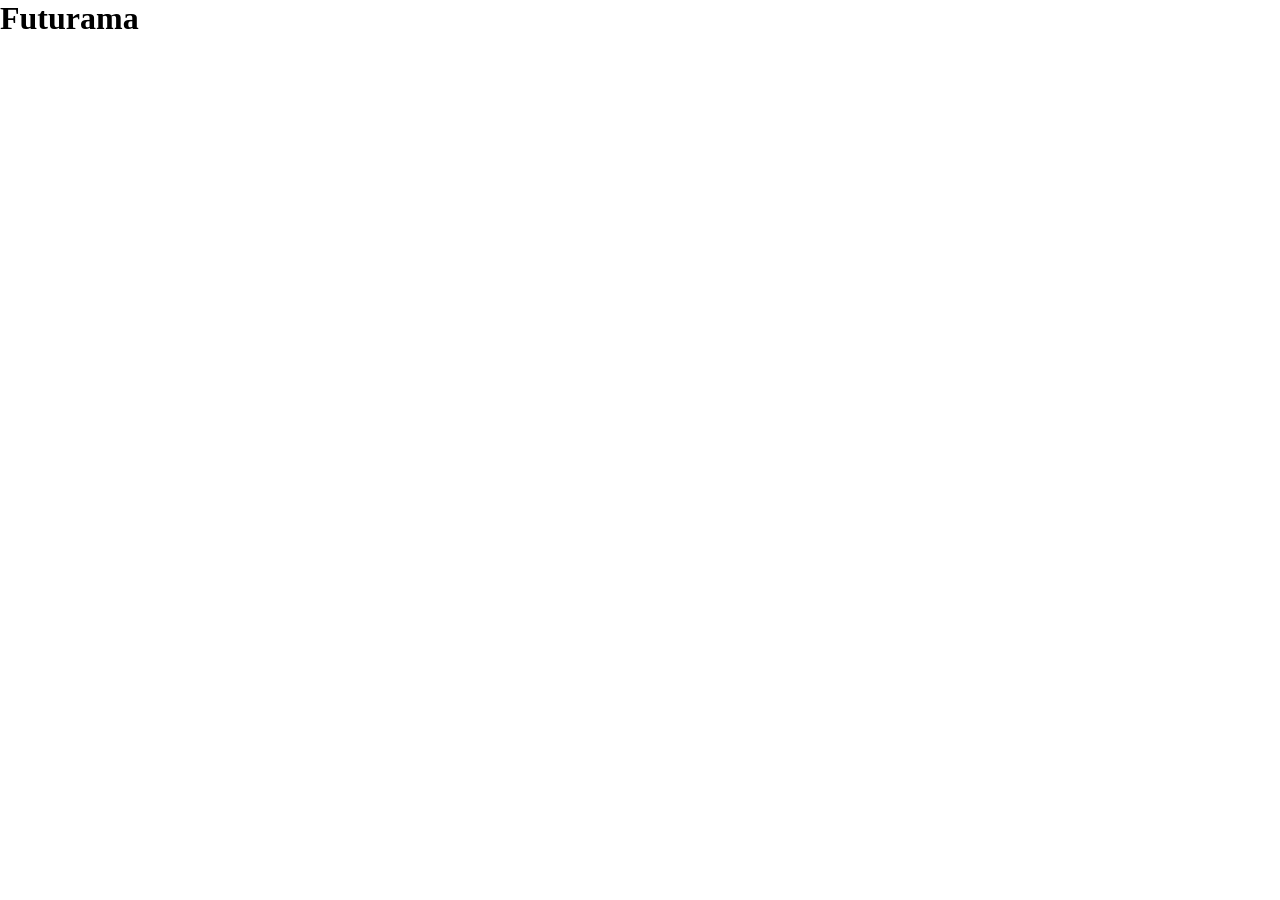
==== index.html @ 143cddd9 "Estructura inicial y api-getCharacters" ====
<!DOCTYPE html>
<html lang="es">
<head>
    <meta charset="UTF-8">
    <meta name="viewport" content="width=device-width, initial-scale=1.0">
    <title>Futurama</title>
    <link rel="stylesheet" href="./css/variables.css">
    <link rel="stylesheet" href="./css/style.css">
</head>
<body>

    <h1>Futurama</h1>

  <main id="contenedor-personajes"></main>
    

  <script type="module" src="js/pages/index.js"></script>
</body>
</html>
---- css/style.css ----
/* -------------------------------------------
|             General styles                |
----------------------------------------------*/

html{
    box-sizing: border-box;
}

*, 
*::after,
*::before{
    box-sizing: inherit;
    margin: 0;
    padding: 0;
    text-decoration: none;
}




/* ////////////////// MOBILE DESIGN //////////////////// */


/* -------------------------------------------
|                Header Styles               |
----------------------------------------------*/




/* -------------------------------------------
|                 Nav Styles                 |
----------------------------------------------*/




/* -------------------------------------------
|                Main Styles                  |
----------------------------------------------*/






/*  /////////////////////////////////////////////////////////// 
   //////////////   DESIGNS OF OTHER DEVICES   ///////////////
/* ////////////////////////////////////////////////////////// */


@media (min-width:1024px){

}
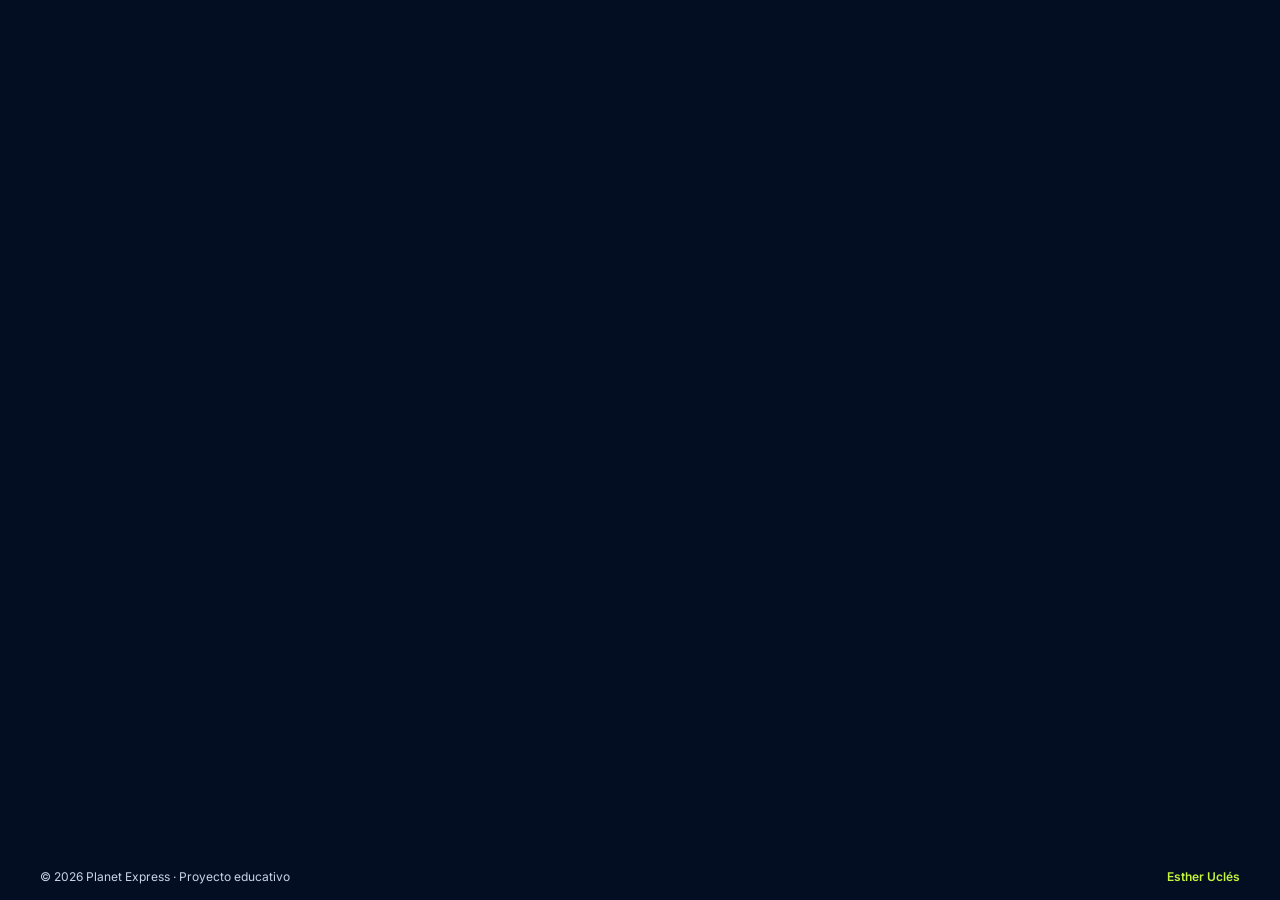
==== commit b1e03d55: "Feat: Base terminada de css del body y del footer" ====
--- a/index.html
+++ b/index.html
@@ -4,14 +4,34 @@
     <meta charset="UTF-8">
     <meta name="viewport" content="width=device-width, initial-scale=1.0">
     <title>Futurama</title>
+    <link rel="preconnect" href="https://fonts.googleapis.com">
+    <link rel="preconnect" href="https://fonts.gstatic.com" crossorigin>
+    <link href="https://fonts.googleapis.com/css2?family=Barlow+Condensed:wght@400;500;600;700;800;900&family=Inter:wght@400;500;600;700&display=swap" rel="stylesheet">
     <link rel="stylesheet" href="./css/variables.css">
     <link rel="stylesheet" href="./css/style.css">
 </head>
 <body>
 
-    <h1>Futurama</h1>
+    <header class="header">
+        <!-- Logo y navegación -->
+    </header>
 
-  <main id="contenedor-personajes"></main>
+    <main>
+
+        <section class="hero">
+            <!-- Portada con imagen, título y botones -->
+        </section>
+
+        <section class="features">
+            <!-- Descubre, Colecciona y Sorpréndete -->
+        </section>
+
+    </main>
+
+    <footer class="footer">
+        <p class="footer__copyright">© 2026 Planet Express · Proyecto educativo</p>
+        <p class="footer__author">Esther Uclés</p>
+    </footer>
     
 
   <script type="module" src="js/pages/index.js"></script>
--- a/css/variables.css
+++ b/css/variables.css
@@ -0,0 +1,38 @@
+
+:root{
+
+/* =============== MAIN COLORS ===============*/
+
+   --color-primary:     #071B3D; /* Azul galaxia */
+   --color-secondary:   #C3F53C; /* Verde Lima */
+   --color-details:     #7855D9; /* Morado */
+
+
+/* =============== BACKGROUND ===============*/
+   
+   --color-background:   #040E23; /* Azul/Negro oscuro - Fondo general */
+   --color-surface:         #10284F; /* Azul -  Fondo de tarjetas, filtros y contenedores */
+
+/* =============== TEXTS ===============*/                             
+
+   --color-text:           #FFFFFF;  /* Blanco - Texto principal */
+   --color-text-secondary: #C8D4E8;  /* Azul muy claro - Texto secundario */
+   --color-text-dark:      #071B3D;  /* Azul/Negro - Texto sobre verde lima */
+
+
+/*=============== BORDERS ===============*/    
+
+   --color-border:      #7855D9;  /* Morado - Bordes destacados */
+   --color-border-soft: #293E65;  /* Azulado - Bordes discretos */
+
+
+/*=============== FOOTER ===============*/
+
+
+
+/*=============== FONTS ===============*/
+
+   --font-primary:      "Barlow Condensed", Impact, sans-serif;
+   --font-secondary:       "Inter", Arial, sans-serif;
+
+}
--- a/css/style.css
+++ b/css/style.css
@@ -12,13 +12,39 @@
     box-sizing: inherit;
     margin: 0;
     padding: 0;
+}
+
+a{
     text-decoration: none;
 }
 
 
 
+/* ////////////////// MOBILE DESIGN //////////////////// */
 
-/* ////////////////// MOBILE DESIGN //////////////////// */
+/* Nombramos cada área del Grid principal */
+.header{ grid-area: header;}
+.main{ grid-area: main;}
+.footer{ grid-area: footer;}
+
+body{
+    min-height: 100vh;
+
+    background-color: var(--color-background);
+    color: var(--color-text);
+    font-family: var(--font-secondary);
+
+    /* Distribución principal de la página */
+    display: grid;
+    grid-template-columns: 1fr;
+    grid-template-rows: auto 1fr auto;
+    grid-template-areas:
+        "header"
+        "main"
+        "footer";
+
+}
+
 
 
 /* -------------------------------------------
@@ -42,6 +68,35 @@
 
 
 
+/* -------------------------------------------
+|                   Footer                    |
+----------------------------------------------*/
+.footer{
+    padding: 16px 24px;
+    background-color: var(--color-background);
+
+    display: flex;
+    flex-direction: column;
+    align-items: center;
+    gap: 8px;
+}
+
+.footer__copyright, 
+.footer__author{
+    font-size: 0.75rem;
+}
+
+.footer__copyright{
+    color: var(--color-text-secondary);
+}
+
+.footer__author{
+    color: var(--color-secondary);
+    font-weight: 600;
+}
+
+
+
 
 
 /*  /////////////////////////////////////////////////////////// 
@@ -49,8 +104,12 @@
 /* ////////////////////////////////////////////////////////// */
 
 
-@media (min-width:1024px){
-
+@media (min-width:768px){
+    .footer{
+        flex-direction: row;
+        justify-content: space-between;
+        padding: 16px 40px;
+    }
 }
 
 
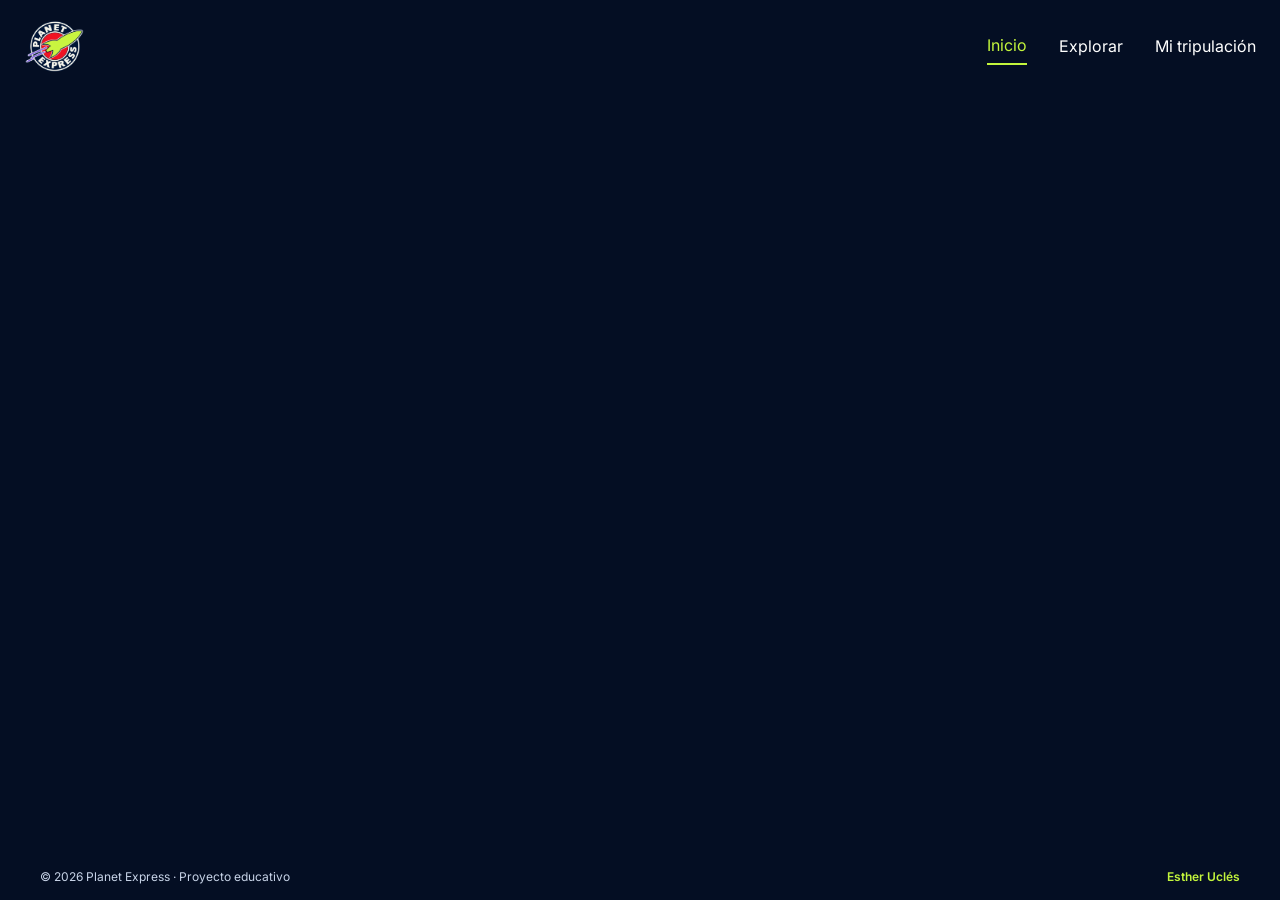
==== commit 454c48d3: "Feat: nav html y css" ====
--- a/index.html
+++ b/index.html
@@ -4,6 +4,7 @@
     <meta charset="UTF-8">
     <meta name="viewport" content="width=device-width, initial-scale=1.0">
     <title>Futurama</title>
+    <link rel="icon" href="assets/img/logo.png" type="image/png">
     <link rel="preconnect" href="https://fonts.googleapis.com">
     <link rel="preconnect" href="https://fonts.gstatic.com" crossorigin>
     <link href="https://fonts.googleapis.com/css2?family=Barlow+Condensed:wght@400;500;600;700;800;900&family=Inter:wght@400;500;600;700&display=swap" rel="stylesheet">
@@ -13,10 +14,38 @@
 <body>
 
     <header class="header">
-        <!-- Logo y navegación -->
+        <nav class="nav" aria-label="navegación principal">
+
+            <a class="nav__brand" href="./index.html">
+                <img class="nav__logo" src="./assets/img/logo.png" width="60" height="60" alt="Logo Planet Espress - Inicio" >
+            </a>
+
+            <button 
+                class="nav__menu-burger" 
+                type="button" 
+                aria-label="Abrir menú" 
+                aria-expanded="false" 
+                aria-controls="main-navigation">
+                ☰
+            </button>
+
+            <ul class="nav__menu" id="main-navigation">
+                <li class="nav__item">
+                    <a class="nav__link nav__link--active" href="./index.html" aria-current="page">Inicio</a>
+                </li>
+                <li class="nav__item">
+                    <a class="nav__link" href="./explore.html">Explorar</a>
+                </li>
+                <li class="nav__item">
+                    <a class="nav__link" href="./myCrew.html">Mi tripulación</a>
+                </li>
+            </ul>
+
+        </nav>
+        
     </header>
 
-    <main>
+    <main class="main">
 
         <section class="hero">
             <!-- Portada con imagen, título y botones -->
--- a/css/style.css
+++ b/css/style.css
@@ -1,5 +1,5 @@
 /* -------------------------------------------
-|             General styles                |
+|             General styles                 |
 ----------------------------------------------*/
 
 html{
@@ -29,6 +29,7 @@
 
 body{
     min-height: 100vh;
+    min-height: 100dvh;
 
     background-color: var(--color-background);
     color: var(--color-text);
@@ -58,6 +59,62 @@
 |                 Nav Styles                 |
 ----------------------------------------------*/
 
+.nav{
+    position: relative;
+    display: flex;
+    justify-content: space-between;
+    align-items: center;
+    padding: 16px 24px;
+}
+
+.nav__link{
+    color: var(--color-text);
+    
+    display: block;
+    padding: 8px 0;
+}
+
+.nav__link--active{
+    color: var(--color-secondary);
+    border-bottom: 2px solid var(--color-secondary);
+}
+
+.nav__logo{
+    display: block;
+    width: 60px;
+    height: 60px;
+}
+
+.nav__menu-burger{
+    padding: 8px 12px;
+    background-color: transparent;
+    color: var(--color-secondary);
+    border: 1px solid var(--color-border);
+    border-radius: 8px;
+    font-size: 1.5rem;
+    cursor: pointer;
+}
+
+.nav__menu{
+    flex-direction: column;
+    gap: 20px;
+    z-index: 10;
+
+    display: none;
+    list-style: none;
+    position: absolute;
+    top: 100%;
+    left: 0;
+    right: 0;
+    padding: 20px 24px;
+
+    background-color: var(--color-primary);
+}
+
+.nav__menu--open{
+    display: flex;
+}
+
 
 
 
@@ -105,6 +162,43 @@
 
 
 @media (min-width:768px){
+
+
+/* -------------------------------------------
+|                Header Styles               |
+----------------------------------------------*/
+
+
+/* -------------------------------------------
+|                 Nav Styles                 |
+----------------------------------------------*/
+
+.nav__menu-burger{
+    display: none;
+}
+
+.nav__menu{
+    display: flex;
+    position: static;
+    flex-direction: row;
+    align-items: center;
+    gap: 32px;
+    padding: 0;
+    background-color: transparent;
+}
+
+
+/* -------------------------------------------
+|                Main Styles                  |
+----------------------------------------------*/
+
+
+
+
+/* -------------------------------------------
+|                   Footer                    |
+----------------------------------------------*/
+
     .footer{
         flex-direction: row;
         justify-content: space-between;
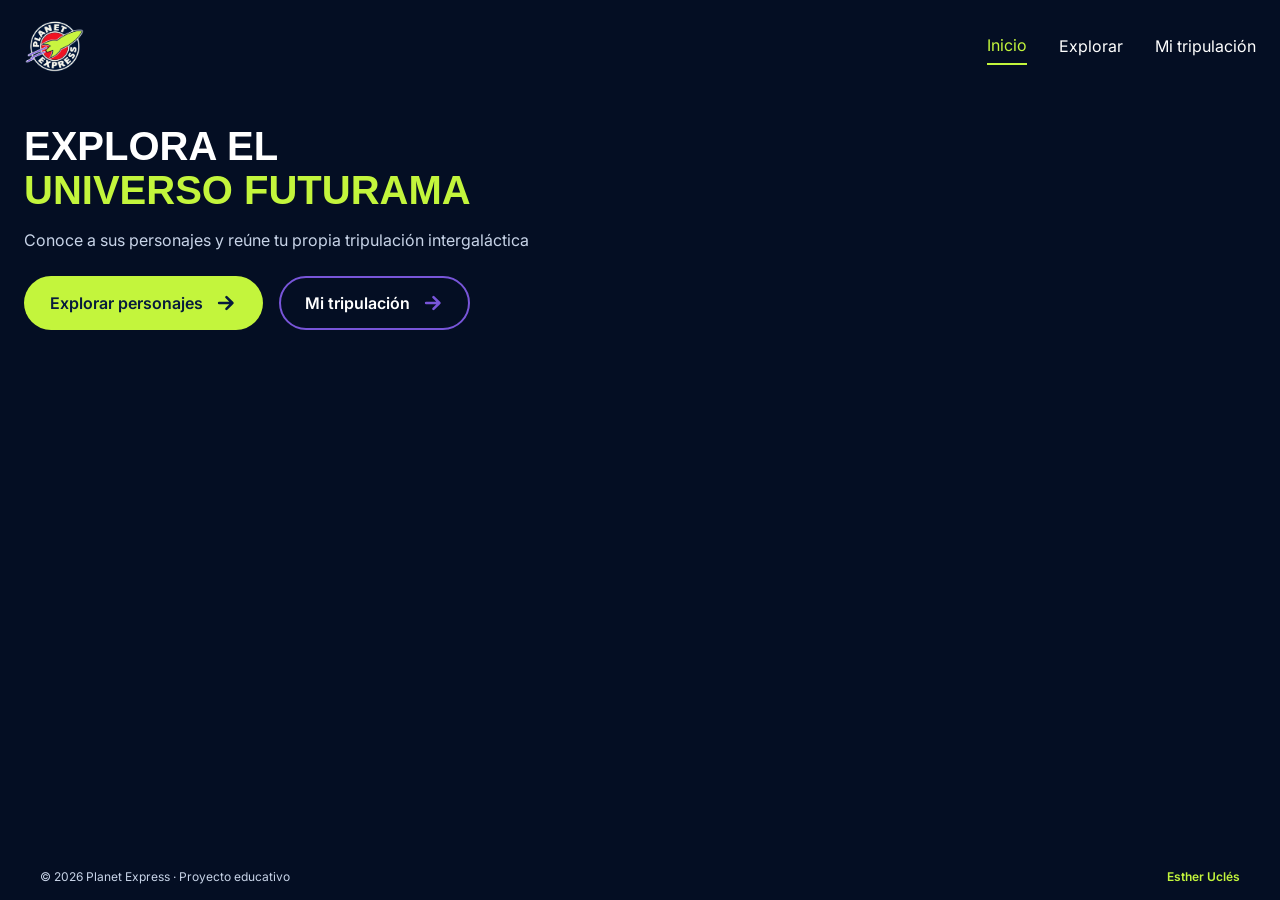
==== commit fc6bfb1e: "Feat: hero - título, texto y botónes" ====
--- a/index.html
+++ b/index.html
@@ -22,6 +22,7 @@
 
             <button 
                 class="nav__menu-burger" 
+                id="button-burger"
                 type="button" 
                 aria-label="Abrir menú" 
                 aria-expanded="false" 
@@ -48,7 +49,33 @@
     <main class="main">
 
         <section class="hero">
-            <!-- Portada con imagen, título y botones -->
+            
+            <div class="hero__content">
+
+                <h1 class="hero__title">
+                    EXPLORA EL
+                    <span class="hero__title-highlight">
+                        UNIVERSO FUTURAMA
+                    </span>
+                </h1>
+
+                <p class="hero__description">Conoce a sus personajes y reúne tu propia tripulación intergaláctica</p>
+                
+            </div>
+
+            <div class="hero__actions">
+
+                <a class="hero__button hero__button--primary" href="./explore.html">
+                    <span class="hero__button-text">Explorar personajes</span>
+                    <img class="hero__button-arrow" src="./assets/icons/flecha_azul_marino_oscuro.svg" width="25" height="25" alt="Flecha botón explorar personajes">
+                </a>
+                <a class="hero__button hero__button--secondary" href="./myCrew.html">
+                    <span class="hero__button-text">Mi tripulación</span>
+                    <img class="hero__button-arrow" src="./assets/icons/flecha_morada.svg" width="25" height="25" alt="Flecha botón Mi tripulación">
+                </a>
+
+            </div>
+
         </section>
 
         <section class="features">
--- a/css/style.css
+++ b/css/style.css
@@ -70,7 +70,7 @@
 .nav__link{
     color: var(--color-text);
     
-    display: block;
+    display: inline-block;
     padding: 8px 0;
 }
 
@@ -122,6 +122,72 @@
 |                Main Styles                  |
 ----------------------------------------------*/
 
+/* hero styles */
+.hero{
+    padding: 32px 24px;
+}
+
+.hero__title{
+    font-family: var(--font-primary);
+    font-size: 2.5rem;
+    line-height: 1.1;
+}
+
+.hero__title-highlight{
+    display: block;  /* para que "UNIVERSO FUTURAMA" aparezca en una nueva línea (span en elemento de línea por defecto) */
+    color: var(--color-secondary);
+}
+
+.hero__description{
+    color: var(--color-text-secondary);
+    line-height: 1.5;
+    margin-top: 16px;
+}
+
+/* contenedor de los botones */
+.hero__actions{
+    display: flex;
+    flex-direction: column;
+    gap: 16px;
+    margin-top: 24px;
+}
+
+/* estilos comunes para los dos botones */
+.hero__button{
+    display: inline-flex;
+    justify-content: center;
+    align-items: center;
+    gap: 12px;
+    padding: 14px 24px;
+    border-radius: 50px;
+    border: 2px solid transparent;
+    
+    font-size: 1rem;
+    font-weight: 600;
+    text-align: center;
+    cursor: pointer;
+}
+
+.hero__button-arrow{
+    width: 22px;
+    height: 22px;
+    flex-shrink: 0; /* Para que la flecha conserve su tamaño aunque el botón tenga poco espacio */
+}
+
+/* botón principal - Explorar */
+.hero__button--primary{
+    background-color: var(--color-secondary);
+    color: var(--color-text-dark);
+}
+
+/* botón secundario - Mi tripulación */
+.hero__button--secondary{
+    background-color: transparent;
+    color: var(--color-text);
+    border-color: var(--color-border);
+}
+
+
 
 
 
@@ -192,7 +258,10 @@
 |                Main Styles                  |
 ----------------------------------------------*/
 
-
+/* contenedor de los botones */
+.hero__actions{
+    flex-direction: row;
+}
 
 
 /* -------------------------------------------
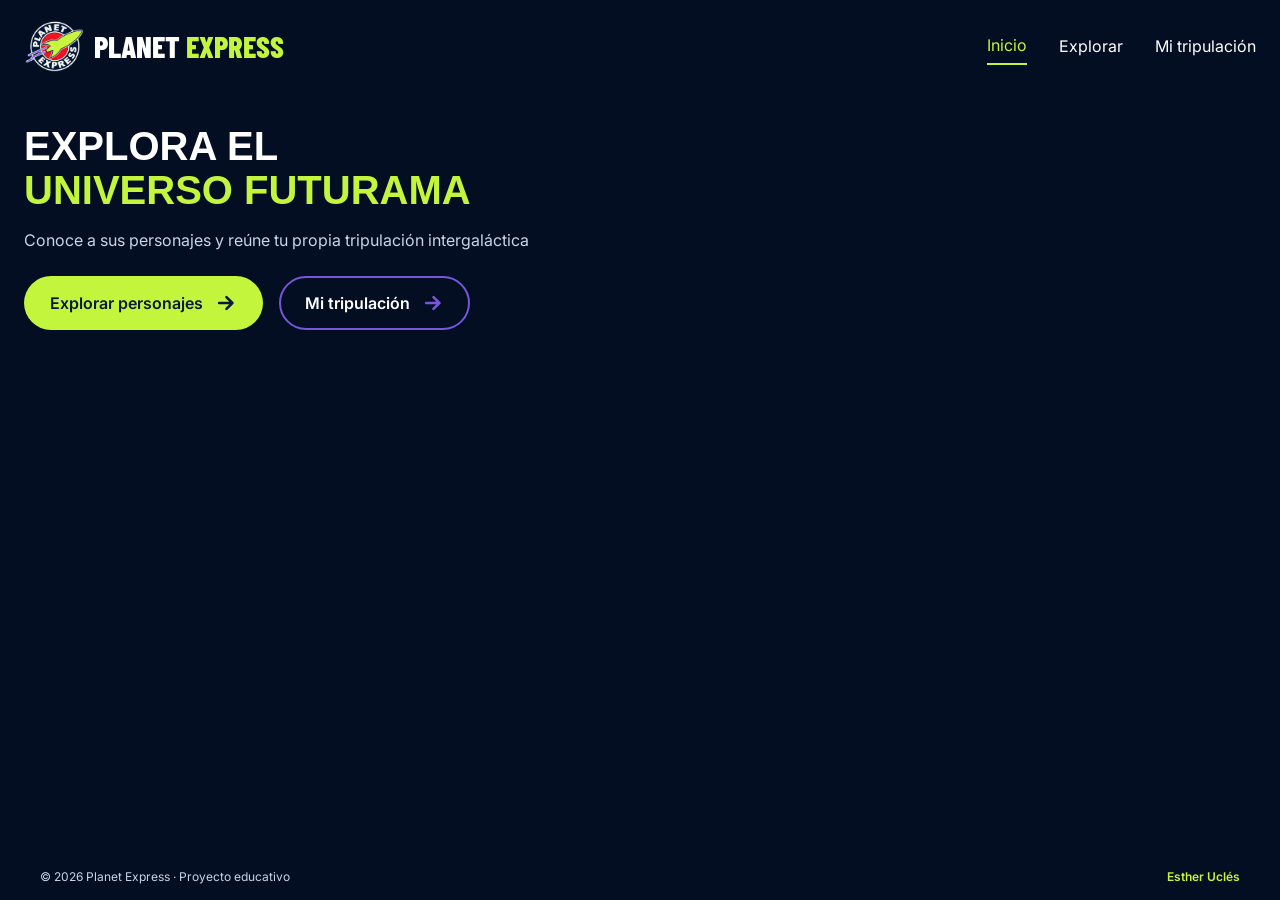
==== commit 48ffa368: "Feat: Darle estilos a los botones y mejorar algunos comportamientos de los botones de la paginación" ====
--- a/index.html
+++ b/index.html
@@ -18,6 +18,9 @@
 
             <a class="nav__brand" href="./index.html">
                 <img class="nav__logo" src="./assets/img/logo.png" width="60" height="60" alt="Logo Planet Espress - Inicio" >
+                <span class="nav__brand-name">
+                    PLANET <span class="nav__brand-highlight">EXPRESS</span>
+                </span>
             </a>
 
             <button 
--- a/css/style.css
+++ b/css/style.css
@@ -52,9 +52,6 @@
 |                Header Styles               |
 ----------------------------------------------*/
 
-
-
-
 /* -------------------------------------------
 |                 Nav Styles                 |
 ----------------------------------------------*/
@@ -83,6 +80,25 @@
     display: block;
     width: 60px;
     height: 60px;
+}
+
+.nav__brand{
+    display: flex;
+    align-items: center;
+    gap: 10px;
+}
+
+.nav__brand-name{
+    font-family: var(--font-primary);
+    font-size: 1.3rem;
+    font-weight: 800;
+    line-height: 1;
+    color: var(--color-text);
+    white-space: nowrap;
+}
+
+.nav__brand-highlight{
+    color: var(--color-secondary);
 }
 
 .nav__menu-burger{
@@ -233,8 +249,6 @@
 /* -------------------------------------------
 |                Header Styles               |
 ----------------------------------------------*/
-
-
 /* -------------------------------------------
 |                 Nav Styles                 |
 ----------------------------------------------*/
@@ -251,6 +265,10 @@
     gap: 32px;
     padding: 0;
     background-color: transparent;
+}
+
+.nav__brand-name{
+    font-size: 1.9rem;
 }
 
 
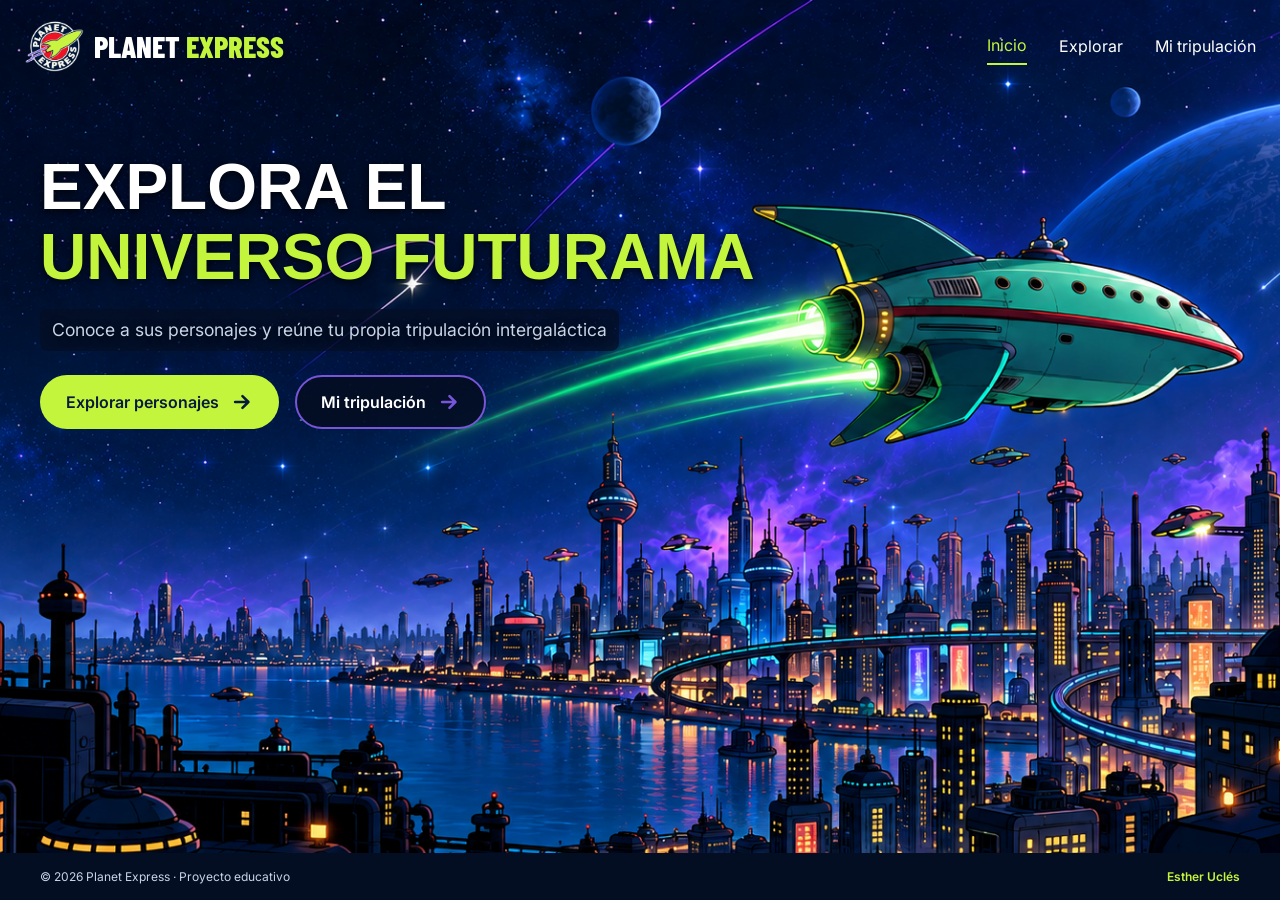
==== commit 546f5849: "Fix: modificar posición de titulo y descripción del header y los botones para mejorar la visualizaci" ====
--- a/index.html
+++ b/index.html
@@ -11,7 +11,7 @@
     <link rel="stylesheet" href="./css/variables.css">
     <link rel="stylesheet" href="./css/style.css">
 </head>
-<body>
+<body class="home-page">
 
     <header class="header">
         <nav class="nav" aria-label="navegación principal">
@@ -81,10 +81,6 @@
 
         </section>
 
-        <section class="features">
-            <!-- Descubre, Colecciona y Sorpréndete -->
-        </section>
-
     </main>
 
     <footer class="footer">
--- a/css/style.css
+++ b/css/style.css
@@ -49,8 +49,24 @@
 
 
 /* -------------------------------------------
-|                Header Styles               |
-----------------------------------------------*/
+|                  Portada                   |
+----------------------------------------------*/
+
+/* imagen de fondo del index */
+.home-page{
+    background-image: url("../assets/img/Portada.png");
+    background-repeat: no-repeat;
+    background-position: 72% top;
+    background-size: cover;
+}
+
+/* sección principal de la portada */
+.home-page .hero{
+    padding: 10px 24px 24px;
+}
+
+
+
 
 /* -------------------------------------------
 |                 Nav Styles                 |
@@ -147,6 +163,7 @@
     font-family: var(--font-primary);
     font-size: 2.5rem;
     line-height: 1.1;
+    text-shadow: 0 2px 8px rgba(0, 0, 0, 0.85);
 }
 
 .hero__title-highlight{
@@ -158,6 +175,19 @@
     color: var(--color-text-secondary);
     line-height: 1.5;
     margin-top: 16px;
+    text-shadow: 0 2px 8px rgba(0, 0, 0, 0.9);
+}
+
+/* fondo semitransparente para la descripción del index */
+.home-page .hero__description,
+.explore-intro__description,
+.crew-intro__description{
+    display: inline-block;
+    width: fit-content;
+    max-width: 92%;
+    padding: 8px 12px;
+    background-color: rgba(4, 14, 35, 0.75);
+    border-radius: 8px;
 }
 
 /* contenedor de los botones */
@@ -166,6 +196,11 @@
     flex-direction: column;
     gap: 16px;
     margin-top: 24px;
+}
+
+/* separar los botones del texto en el index */
+.home-page .hero__actions{
+    margin-top: 200px;
 }
 
 /* estilos comunes para los dos botones */
@@ -182,12 +217,27 @@
     font-weight: 600;
     text-align: center;
     cursor: pointer;
+
+    transition: transform 0.3s ease;
 }
 
 .hero__button-arrow{
     width: 22px;
     height: 22px;
     flex-shrink: 0; /* Para que la flecha conserve su tamaño aunque el botón tenga poco espacio */
+    transition: transform 0.3s ease;
+}
+
+@media (hover:hover){
+    /* sube un poco el botón */
+    .hero__button:hover{
+        transform: translateY(-2px);
+    }
+
+    /* desplazar la flecha un poco a la derecha */
+    .hero__button:hover .hero__button-arrow{
+        transform: translateX(5px);
+    }
 }
 
 /* botón principal - Explorar */
@@ -198,7 +248,7 @@
 
 /* botón secundario - Mi tripulación */
 .hero__button--secondary{
-    background-color: transparent;
+    background-color: rgba(4, 14, 35, 0.9);
     color: var(--color-text);
     border-color: var(--color-border);
 }
@@ -247,8 +297,21 @@
 
 
 /* -------------------------------------------
-|                Header Styles               |
-----------------------------------------------*/
+|                  Portada                   |
+----------------------------------------------*/
+/* imagen de fondo del index */
+.home-page{
+    background-position: center top;
+    background-size: cover;
+}
+
+/* sección principal de la portada */
+.home-page .hero{
+    padding: 60px 40px;
+}
+
+
+
 /* -------------------------------------------
 |                 Nav Styles                 |
 ----------------------------------------------*/
@@ -280,6 +343,20 @@
 .hero__actions{
     flex-direction: row;
 }
+
+.home-page .hero__actions{
+    margin-top: 24px;
+}
+
+
+.home-page .hero__title{
+    font-size: 4rem;
+}
+
+.home-page .hero__description{
+    font-size: 1.1rem;
+}
+
 
 
 /* -------------------------------------------
